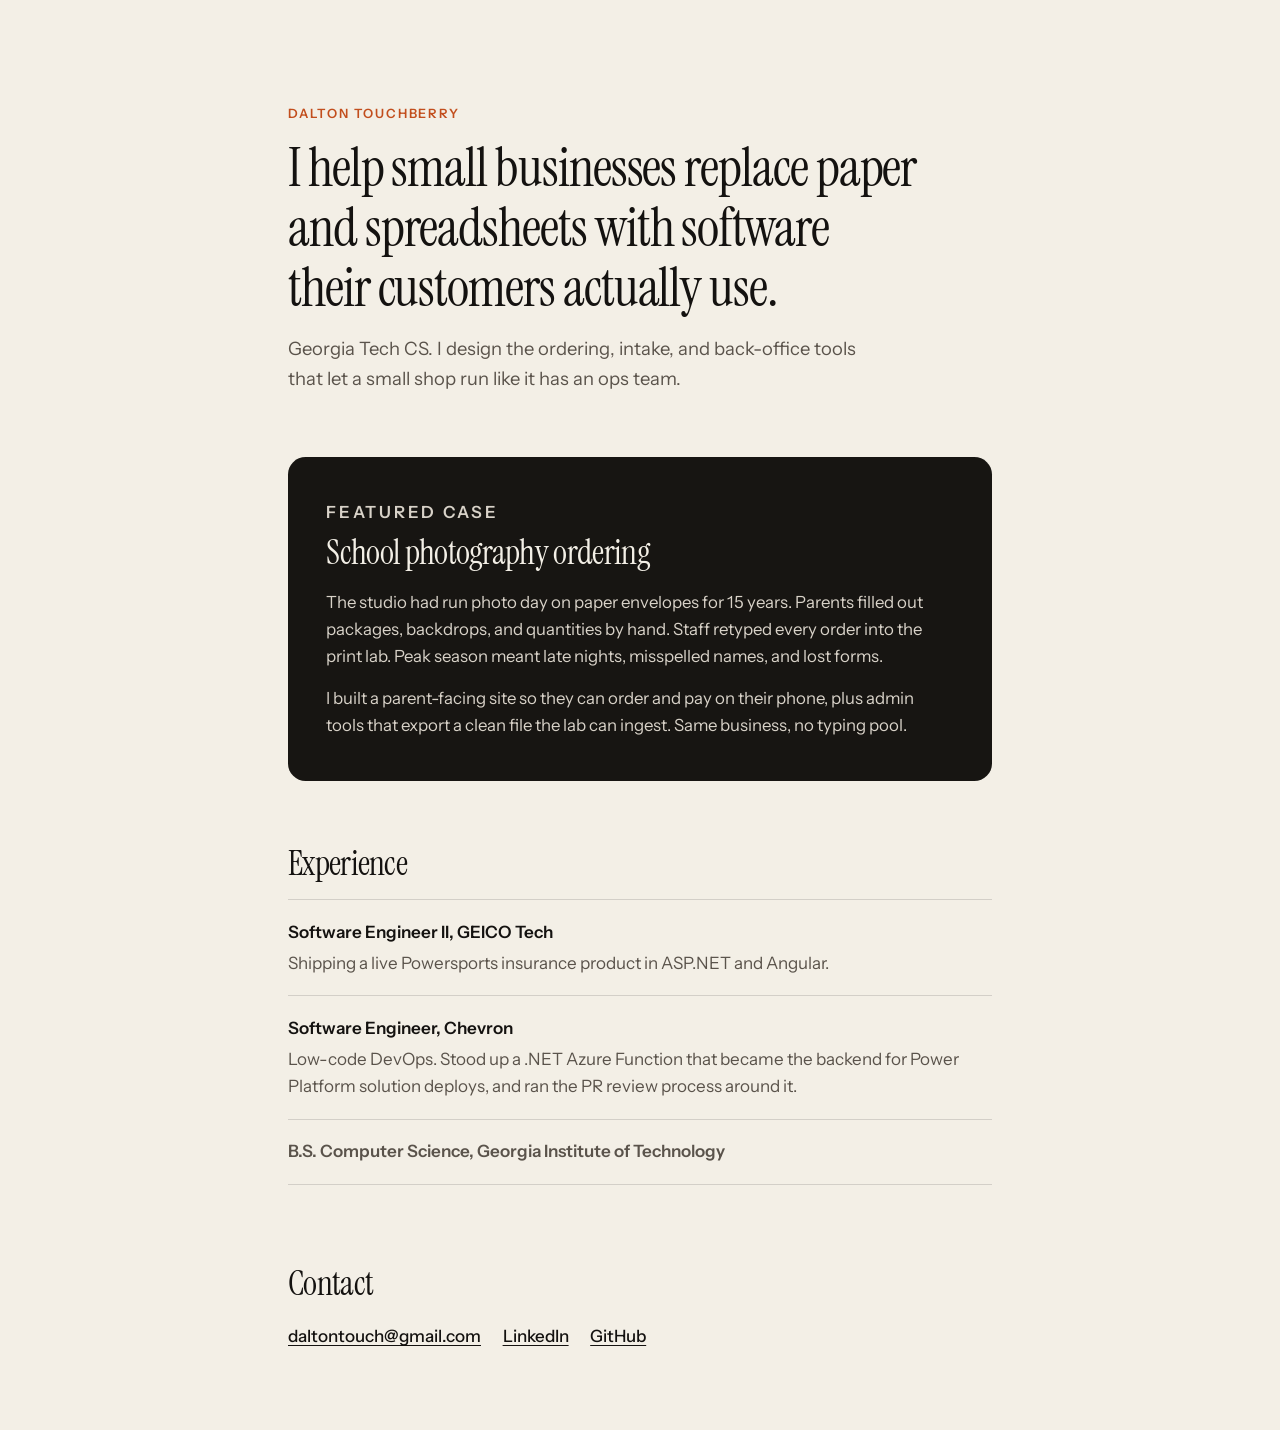
==== index.html @ f6734b61 "Add one-page personal site" ====
<!DOCTYPE html>
<html lang="en">
<head>
  <meta charset="utf-8">
  <meta name="viewport" content="width=device-width, initial-scale=1">
  <title>Dalton Touchberry</title>
  <meta name="description" content="I help small businesses replace paper and spreadsheets with software their customers actually use.">
  <link rel="preconnect" href="https://fonts.googleapis.com">
  <link rel="preconnect" href="https://fonts.gstatic.com" crossorigin>
  <link href="https://fonts.googleapis.com/css2?family=Instrument+Sans:ital,wght@0,400;0,500;0,600;1,400&family=Instrument+Serif:ital@0;1&display=swap" rel="stylesheet">
  <link rel="stylesheet" href="styles.css">
</head>
<body>
  <a class="skip" href="#main">Skip to content</a>

  <header class="hero wrap">
    <p class="kicker">Dalton Touchberry</p>
    <h1>I help small businesses replace paper and spreadsheets with software their customers actually use.</h1>
    <p class="lede">Georgia Tech CS. I design the ordering, intake, and back-office tools that let a small shop run like it has an ops team.</p>
  </header>

  <main id="main">
    <section class="case wrap" aria-labelledby="case-heading">
      <p class="eyebrow">Featured case</p>
      <h2 id="case-heading">School photography ordering</h2>
      <p>The studio had run photo day on paper envelopes for 15 years. Parents filled out packages, backdrops, and quantities by hand. Staff retyped every order into the print lab. Peak season meant late nights, misspelled names, and lost forms.</p>
      <p>I built a parent-facing site so they can order and pay on their phone, plus admin tools that export a clean file the lab can ingest. Same business, no typing pool.</p>
    </section>

    <section class="work wrap" aria-labelledby="work-heading">
      <h2 id="work-heading">Experience</h2>
      <ul class="roles">
        <li>
          <p class="role">Software Engineer II, GEICO Tech</p>
          <p>Shipping a live Powersports insurance product in ASP.NET and Angular.</p>
        </li>
        <li>
          <p class="role">Software Engineer, Chevron</p>
          <p>Low-code DevOps. Stood up a .NET Azure Function that became the backend for Power Platform solution deploys, and ran the PR review process around it.</p>
        </li>
        <li>
          <p class="role">B.S. Computer Science, Georgia Institute of Technology</p>
        </li>
      </ul>
    </section>
  </main>

  <footer class="reach wrap" aria-labelledby="reach-heading">
    <h2 id="reach-heading">Contact</h2>
    <ul class="links">
      <li><a href="mailto:daltontouch@gmail.com">daltontouch@gmail.com</a></li>
      <li><a href="https://www.linkedin.com/in/dalton-touchberry">LinkedIn</a></li>
      <li><a href="https://github.com/daltontouch">GitHub</a></li>
    </ul>
  </footer>
</body>
</html>
---- styles.css ----
/* Personal site — one page, no build step. */
:root {
  --paper: #f3efe6;
  --ink: #141210;
  --muted: #5a534b;
  --accent: #c24e1d;
  --panel: #171512;
  --panel-copy: #f3efe6;
  --max: 44rem;
  --sans: "Instrument Sans", ui-sans-serif, system-ui, -apple-system, "Segoe UI", Roboto, Helvetica, Arial, sans-serif;
  --serif: "Instrument Serif", "Iowan Old Style", Palatino, Georgia, serif;
}

*,
*::before,
*::after {
  box-sizing: border-box;
}

html {
  scroll-behavior: smooth;
}

body {
  margin: 0;
  background: var(--paper);
  color: var(--ink);
  font-family: var(--sans);
  font-size: 1.0625rem;
  line-height: 1.6;
}

img,
svg {
  max-width: 100%;
}

h1,
h2 {
  font-family: var(--serif);
  font-weight: 400;
  letter-spacing: -0.02em;
  line-height: 1.12;
  text-wrap: balance;
}

h1 {
  margin: 0.2rem 0 1rem;
  font-size: clamp(2rem, 6vw, 3.35rem);
}

h2 {
  margin: 0 0 1rem;
  font-size: clamp(1.6rem, 3.4vw, 2.15rem);
}

p {
  margin: 0 0 1rem;
}

p:last-child {
  margin-bottom: 0;
}

a {
  color: inherit;
}

a:hover {
  color: var(--accent);
}

:focus-visible {
  outline: 3px solid var(--accent);
  outline-offset: 3px;
}

.skip {
  position: absolute;
  left: 0.75rem;
  top: -4rem;
  z-index: 10;
  padding: 0.5rem 0.75rem;
  background: var(--ink);
  color: var(--paper);
  text-decoration: none;
}

.skip:focus {
  top: 0.75rem;
}

.wrap {
  width: min(var(--max), calc(100% - 2rem));
  margin-inline: auto;
}

.hero {
  padding: 4.5rem 0 3.25rem;
}

.kicker {
  margin: 0 0 0.85rem;
  font-size: 0.8rem;
  font-weight: 600;
  letter-spacing: 0.14em;
  text-transform: uppercase;
  color: var(--accent);
}

.lede {
  max-width: 36rem;
  font-size: 1.15rem;
  color: var(--muted);
}

.case {
  background: var(--panel);
  color: var(--panel-copy);
  padding: 2rem 1.35rem;
  border-radius: 1.1rem;
}

.case.wrap {
  width: min(var(--max), calc(100% - 2rem));
}

.eyebrow {
  margin: 0 0 0.55rem;
  font-size: 0.75rem;
  font-weight: 600;
  letter-spacing: 0.16em;
  text-transform: uppercase;
  color: var(--accent);
}

.case h2 {
  color: var(--panel-copy);
}

.case p {
  color: #d8d2c8;
  font-size: 1.05rem;
}

.work,
.reach {
  padding: 3.25rem 0 1rem;
}

.roles,
.links {
  list-style: none;
  margin: 0;
  padding: 0;
}

.roles li {
  padding: 1.15rem 0;
  border-top: 1px solid rgba(20, 18, 16, 0.14);
}

.roles li:last-child {
  border-bottom: 1px solid rgba(20, 18, 16, 0.14);
}

.role {
  margin: 0 0 0.25rem;
  font-weight: 600;
}

.roles p:last-child {
  color: var(--muted);
}

.links {
  display: flex;
  flex-wrap: wrap;
  gap: 0.75rem 1.35rem;
  padding: 0.25rem 0 3rem;
}

.links a {
  font-weight: 500;
  text-underline-offset: 0.2em;
}

.reach {
  padding-bottom: 2rem;
}

@media (min-width: 720px) {
  .hero {
    padding-top: 6.5rem;
    padding-bottom: 4rem;
  }

  .case {
    padding: 2.6rem 2.4rem;
  }

  .work,
  .reach {
    padding-top: 4rem;
  }
}

@media (prefers-reduced-motion: reduce) {
  html {
    scroll-behavior: auto;
  }

  *,
  *::before,
  *::after {
    animation: none !important;
    transition: none !important;
  }
}
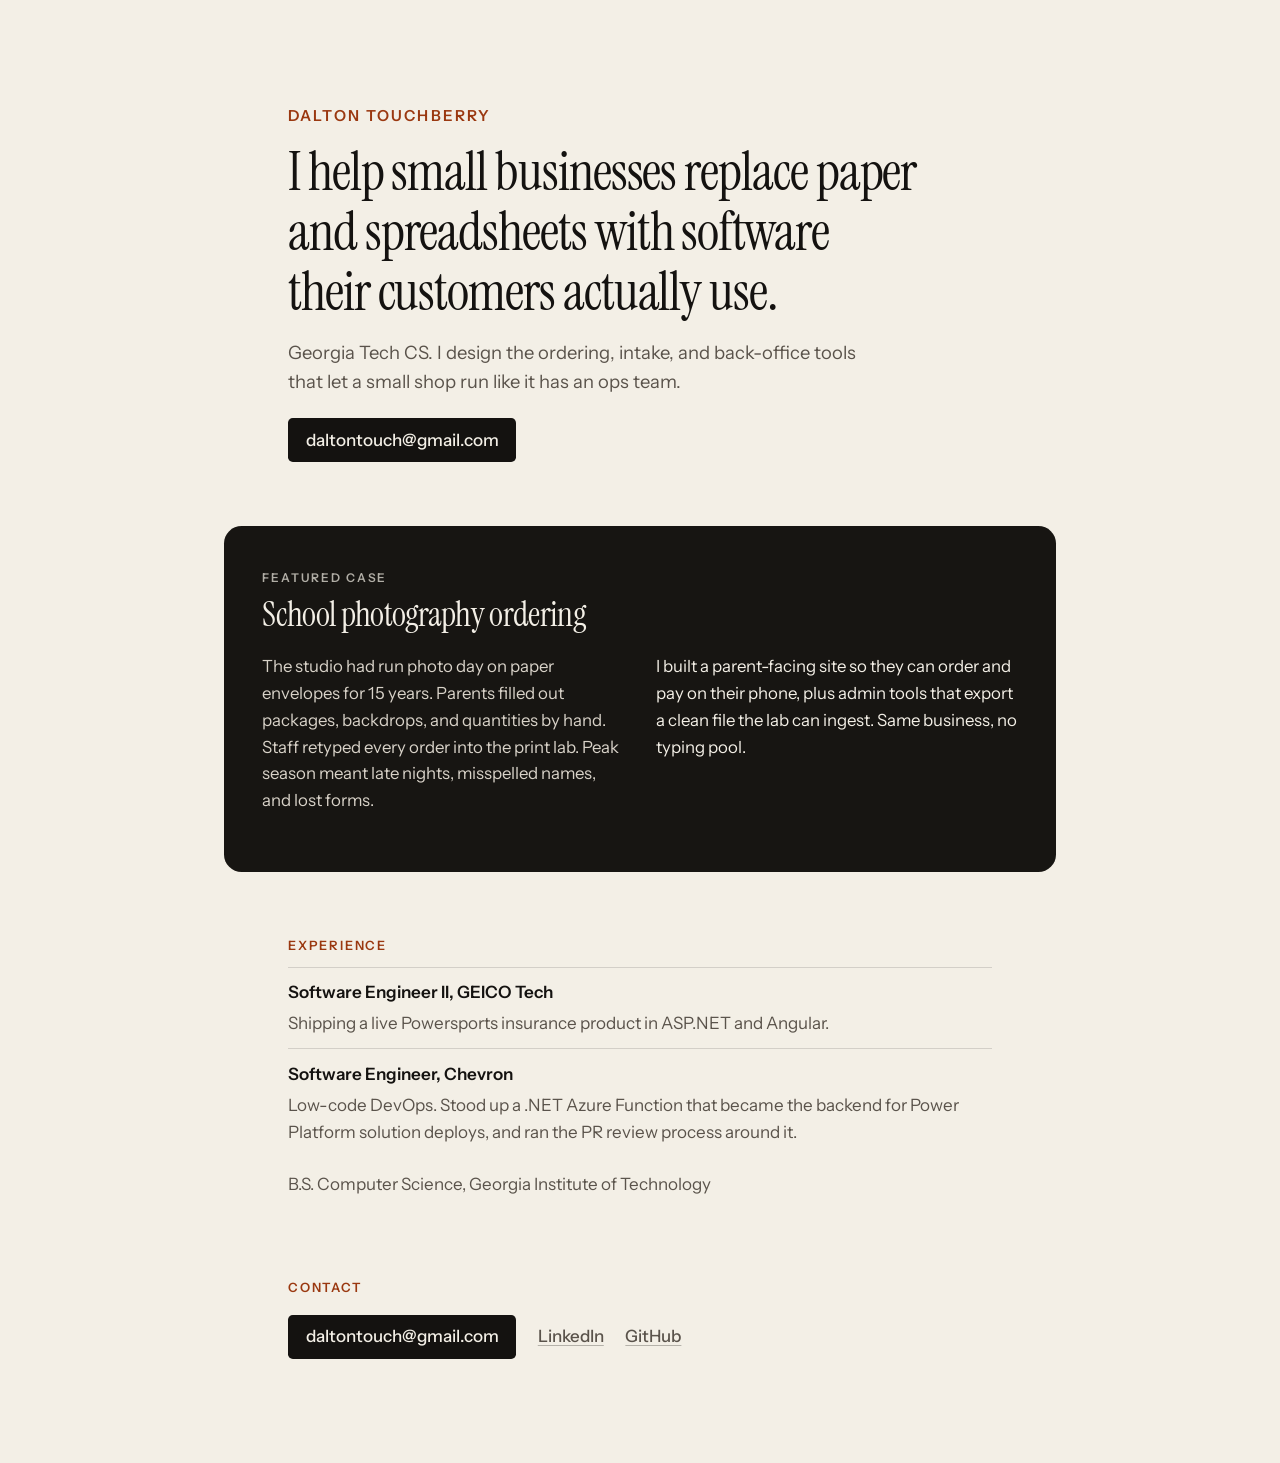
==== commit ae36ed9b: "Improve hire hierarchy on the personal site" ====
--- a/index.html
+++ b/index.html
@@ -13,45 +13,64 @@
 <body>
   <a class="skip" href="#main">Skip to content</a>
 
+  <nav class="site-bar" aria-label="Site">
+    <a class="site-bar-name" href="#">Dalton Touchberry</a>
+    <a class="site-bar-mail" href="mailto:daltontouch@gmail.com">daltontouch@gmail.com</a>
+  </nav>
+
   <header class="hero wrap">
     <p class="kicker">Dalton Touchberry</p>
     <h1>I help small businesses replace paper and spreadsheets with software their customers actually use.</h1>
     <p class="lede">Georgia Tech CS. I design the ordering, intake, and back-office tools that let a small shop run like it has an ops team.</p>
+    <p class="hero-action">
+      <a class="mail-btn" href="mailto:daltontouch@gmail.com">daltontouch@gmail.com</a>
+    </p>
   </header>
 
   <main id="main">
-    <section class="case wrap" aria-labelledby="case-heading">
+    <section class="case" aria-labelledby="case-heading">
       <p class="eyebrow">Featured case</p>
       <h2 id="case-heading">School photography ordering</h2>
-      <p>The studio had run photo day on paper envelopes for 15 years. Parents filled out packages, backdrops, and quantities by hand. Staff retyped every order into the print lab. Peak season meant late nights, misspelled names, and lost forms.</p>
-      <p>I built a parent-facing site so they can order and pay on their phone, plus admin tools that export a clean file the lab can ingest. Same business, no typing pool.</p>
+      <div class="case-grid">
+        <p>The studio had run photo day on paper envelopes for 15 years. Parents filled out packages, backdrops, and quantities by hand. Staff retyped every order into the print lab. Peak season meant late nights, misspelled names, and lost forms.</p>
+        <p>I built a parent-facing site so they can order and pay on their phone, plus admin tools that export a clean file the lab can ingest. Same business, no typing pool.</p>
+      </div>
     </section>
 
     <section class="work wrap" aria-labelledby="work-heading">
-      <h2 id="work-heading">Experience</h2>
+      <h2 class="section-label" id="work-heading">Experience</h2>
       <ul class="roles">
         <li>
           <p class="role">Software Engineer II, GEICO Tech</p>
-          <p>Shipping a live Powersports insurance product in ASP.NET and Angular.</p>
+          <p class="role-copy">Shipping a live Powersports insurance product in ASP.NET and Angular.</p>
         </li>
         <li>
           <p class="role">Software Engineer, Chevron</p>
-          <p>Low-code DevOps. Stood up a .NET Azure Function that became the backend for Power Platform solution deploys, and ran the PR review process around it.</p>
-        </li>
-        <li>
-          <p class="role">B.S. Computer Science, Georgia Institute of Technology</p>
+          <p class="role-copy">Low-code DevOps. Stood up a .NET Azure Function that became the backend for Power Platform solution deploys, and ran the PR review process around it.</p>
         </li>
       </ul>
+      <p class="school">B.S. Computer Science, Georgia Institute of Technology</p>
     </section>
   </main>
 
   <footer class="reach wrap" aria-labelledby="reach-heading">
-    <h2 id="reach-heading">Contact</h2>
+    <h2 class="section-label" id="reach-heading">Contact</h2>
     <ul class="links">
-      <li><a href="mailto:daltontouch@gmail.com">daltontouch@gmail.com</a></li>
-      <li><a href="https://www.linkedin.com/in/dalton-touchberry">LinkedIn</a></li>
-      <li><a href="https://github.com/daltontouch">GitHub</a></li>
+      <li><a class="mail-btn" href="mailto:daltontouch@gmail.com">daltontouch@gmail.com</a></li>
+      <li><a class="quiet-link" href="https://www.linkedin.com/in/dalton-touchberry" aria-label="LinkedIn profile">LinkedIn</a></li>
+      <li><a class="quiet-link" href="https://github.com/daltontouch" aria-label="GitHub profile">GitHub</a></li>
     </ul>
   </footer>
+
+  <script>
+    (function () {
+      var barPoint = 48;
+      var onScroll = function () {
+        document.body.classList.toggle("is-scrolled", window.scrollY > barPoint);
+      };
+      onScroll();
+      window.addEventListener("scroll", onScroll, { passive: true });
+    })();
+  </script>
 </body>
 </html>
--- a/styles.css
+++ b/styles.css
@@ -4,9 +4,12 @@
   --ink: #141210;
   --muted: #5a534b;
   --accent: #c24e1d;
+  --accent-text: #9a3810;
+  --accent-on-dark: #e08a55;
   --panel: #171512;
   --panel-copy: #f3efe6;
   --max: 44rem;
+  --case-max: 52rem;
   --sans: "Instrument Sans", ui-sans-serif, system-ui, -apple-system, "Segoe UI", Roboto, Helvetica, Arial, sans-serif;
   --serif: "Instrument Serif", "Iowan Old Style", Palatino, Georgia, serif;
 }
@@ -35,23 +38,25 @@
   max-width: 100%;
 }
 
-h1,
-h2 {
+h1 {
   font-family: var(--serif);
   font-weight: 400;
   letter-spacing: -0.02em;
   line-height: 1.12;
   text-wrap: balance;
-}
-
-h1 {
   margin: 0.2rem 0 1rem;
   font-size: clamp(2rem, 6vw, 3.35rem);
 }
 
-h2 {
-  margin: 0 0 1rem;
+.case h2 {
+  font-family: var(--serif);
+  font-weight: 400;
+  letter-spacing: -0.02em;
+  line-height: 1.12;
+  text-wrap: balance;
+  margin: 0 0 1.15rem;
   font-size: clamp(1.6rem, 3.4vw, 2.15rem);
+  color: var(--panel-copy);
 }
 
 p {
@@ -73,6 +78,10 @@
 :focus-visible {
   outline: 3px solid var(--accent);
   outline-offset: 3px;
+}
+
+.case :focus-visible {
+  outline-color: var(--panel-copy);
 }
 
 .skip {
@@ -95,17 +104,17 @@
   margin-inline: auto;
 }
 
-.hero {
-  padding: 4.5rem 0 3.25rem;
+.site-bar {
+  display: none;
 }
 
 .kicker {
   margin: 0 0 0.85rem;
-  font-size: 0.8rem;
+  font-size: 0.95rem;
   font-weight: 600;
   letter-spacing: 0.14em;
   text-transform: uppercase;
-  color: var(--accent);
+  color: var(--accent-text);
 }
 
 .lede {
@@ -114,15 +123,39 @@
   color: var(--muted);
 }
 
+.hero {
+  padding: 4.5rem 0 3.25rem;
+}
+
+.hero-action {
+  margin: 1.35rem 0 0;
+}
+
+.mail-btn {
+  display: inline-flex;
+  align-items: center;
+  justify-content: center;
+  min-height: 44px;
+  padding: 0.45rem 1.1rem;
+  background: var(--ink);
+  color: var(--paper);
+  text-decoration: none;
+  font-weight: 500;
+  border-radius: 0.3rem;
+}
+
+.mail-btn:hover {
+  background: var(--accent);
+  color: var(--paper);
+}
+
 .case {
+  width: min(var(--case-max), calc(100% - 2rem));
+  margin-inline: auto;
   background: var(--panel);
   color: var(--panel-copy);
-  padding: 2rem 1.35rem;
+  padding: 2rem 1.6rem;
   border-radius: 1.1rem;
-}
-
-.case.wrap {
-  width: min(var(--max), calc(100% - 2rem));
 }
 
 .eyebrow {
@@ -131,16 +164,29 @@
   font-weight: 600;
   letter-spacing: 0.16em;
   text-transform: uppercase;
-  color: var(--accent);
-}
-
-.case h2 {
+  color: color-mix(in srgb, var(--panel-copy) 70%, transparent);
+}
+
+.case-grid p {
+  font-size: 1.05rem;
+  color: #d8d2c8;
+}
+
+.case-grid p:last-child {
+  margin-top: 0.35rem;
+  padding-top: 1rem;
+  border-top: 1px solid rgba(243, 239, 230, 0.16);
   color: var(--panel-copy);
 }
 
-.case p {
-  color: #d8d2c8;
-  font-size: 1.05rem;
+.section-label {
+  margin: 0 0 0.65rem;
+  font-family: var(--sans);
+  font-size: 0.8rem;
+  font-weight: 600;
+  letter-spacing: 0.14em;
+  text-transform: uppercase;
+  color: var(--accent-text);
 }
 
 .work,
@@ -156,52 +202,121 @@
 }
 
 .roles li {
-  padding: 1.15rem 0;
+  padding: 0.7rem 0;
   border-top: 1px solid rgba(20, 18, 16, 0.14);
-}
-
-.roles li:last-child {
-  border-bottom: 1px solid rgba(20, 18, 16, 0.14);
 }
 
 .role {
   margin: 0 0 0.25rem;
   font-weight: 600;
-}
-
-.roles p:last-child {
+  color: var(--ink);
+}
+
+.role-copy {
+  color: var(--muted);
+}
+
+.school {
+  margin: 0.85rem 0 0;
   color: var(--muted);
 }
 
 .links {
   display: flex;
   flex-wrap: wrap;
-  gap: 0.75rem 1.35rem;
-  padding: 0.25rem 0 3rem;
-}
-
-.links a {
+  align-items: center;
+  gap: 0.85rem 1.35rem;
+  padding: 0.35rem 0 0;
+}
+
+.quiet-link {
+  color: var(--muted);
   font-weight: 500;
   text-underline-offset: 0.2em;
+  text-decoration-color: rgba(20, 18, 16, 0.28);
+}
+
+.quiet-link:hover {
+  color: var(--accent);
 }
 
 .reach {
-  padding-bottom: 2rem;
+  padding-bottom: 5.5rem;
 }
 
 @media (min-width: 720px) {
+  .site-bar {
+    position: fixed;
+    top: 0;
+    left: 0;
+    right: 0;
+    z-index: 8;
+    display: flex;
+    align-items: center;
+    justify-content: space-between;
+    height: 2.75rem;
+    padding: 0 1.5rem;
+    background: var(--paper);
+    border-bottom: 1px solid rgba(20, 18, 16, 0.1);
+    font-size: 0.9rem;
+    transform: translateY(-100%);
+    visibility: hidden;
+    pointer-events: none;
+    transition: transform 0.2s ease, visibility 0.2s ease;
+  }
+
+  body.is-scrolled .site-bar {
+    transform: none;
+    visibility: visible;
+    pointer-events: auto;
+  }
+
+  .site-bar-name,
+  .site-bar-mail {
+    text-decoration: none;
+  }
+
+  .site-bar-name {
+    font-weight: 600;
+  }
+
+  .site-bar-mail {
+    color: var(--muted);
+  }
+
+  .site-bar-mail:hover {
+    color: var(--accent);
+  }
+
   .hero {
     padding-top: 6.5rem;
     padding-bottom: 4rem;
   }
 
   .case {
+    width: min(var(--case-max), calc(100% - 2.5rem));
     padding: 2.6rem 2.4rem;
+  }
+
+  .case-grid {
+    display: grid;
+    grid-template-columns: 1fr 1fr;
+    gap: 0 2rem;
+  }
+
+  .case-grid p:last-child {
+    margin-top: 0;
+    padding-top: 0;
+    border-top: none;
   }
 
   .work,
   .reach {
     padding-top: 4rem;
+  }
+
+  .reach {
+    padding-bottom: 6.5rem;
   }
 }
 
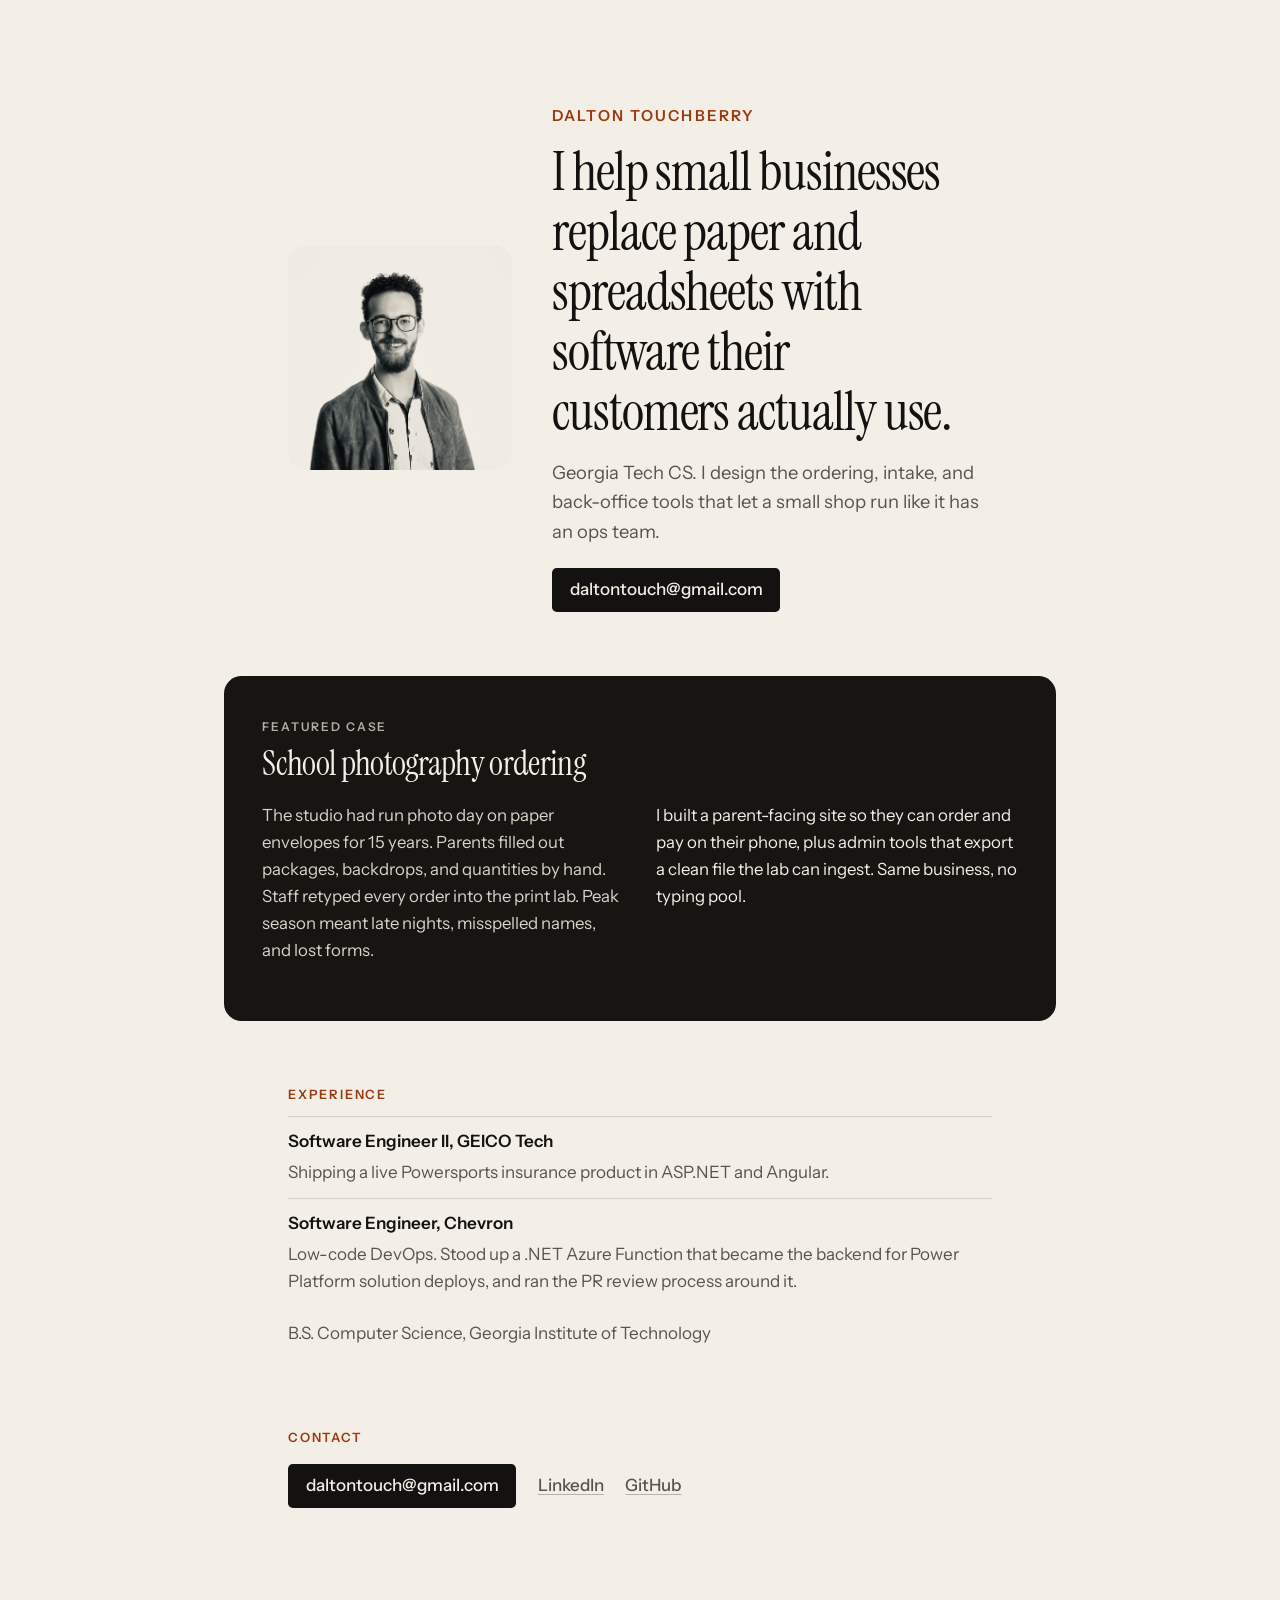
==== commit be714506: "Add profile photo to hero section Co-authored-by: Dalton Touchberry <daltontouch@users.noreply.githu" ====
--- a/index.html
+++ b/index.html
@@ -14,17 +14,24 @@
   <a class="skip" href="#main">Skip to content</a>
 
   <nav class="site-bar" aria-label="Site">
-    <a class="site-bar-name" href="#">Dalton Touchberry</a>
+    <a class="site-bar-name" href="#main">Dalton Touchberry</a>
     <a class="site-bar-mail" href="mailto:daltontouch@gmail.com">daltontouch@gmail.com</a>
   </nav>
 
   <header class="hero wrap">
-    <p class="kicker">Dalton Touchberry</p>
-    <h1>I help small businesses replace paper and spreadsheets with software their customers actually use.</h1>
-    <p class="lede">Georgia Tech CS. I design the ordering, intake, and back-office tools that let a small shop run like it has an ops team.</p>
-    <p class="hero-action">
-      <a class="mail-btn" href="mailto:daltontouch@gmail.com">daltontouch@gmail.com</a>
-    </p>
+    <div class="hero-inner">
+      <figure class="hero-photo">
+        <img src="images/profile.jpg" alt="Portrait of Dalton Touchberry smiling, wearing glasses and a jacket." width="224" height="224" loading="eager">
+      </figure>
+      <div class="hero-copy">
+        <p class="kicker">Dalton Touchberry</p>
+        <h1>I help small businesses replace paper and spreadsheets with software their customers actually use.</h1>
+        <p class="lede">Georgia Tech CS. I design the ordering, intake, and back-office tools that let a small shop run like it has an ops team.</p>
+        <p class="hero-action">
+          <a class="mail-btn" href="mailto:daltontouch@gmail.com">daltontouch@gmail.com</a>
+        </p>
+      </div>
+    </div>
   </header>
 
   <main id="main">
--- a/styles.css
+++ b/styles.css
@@ -125,6 +125,30 @@
 
 .hero {
   padding: 4.5rem 0 3.25rem;
+}
+
+.hero-inner {
+  display: grid;
+  gap: 1.75rem;
+  align-items: start;
+}
+
+.hero-photo {
+  margin: 0;
+  width: min(11rem, 42vw);
+}
+
+.hero-photo img {
+  display: block;
+  width: 100%;
+  aspect-ratio: 1;
+  object-fit: cover;
+  object-position: center 18%;
+  border-radius: 1.1rem;
+}
+
+.hero-copy .kicker {
+  margin-top: 0;
 }
 
 .hero-action {
@@ -293,6 +317,16 @@
     padding-bottom: 4rem;
   }
 
+  .hero-inner {
+    grid-template-columns: auto 1fr;
+    gap: 2.5rem;
+    align-items: center;
+  }
+
+  .hero-photo {
+    width: 14rem;
+  }
+
   .case {
     width: min(var(--case-max), calc(100% - 2.5rem));
     padding: 2.6rem 2.4rem;
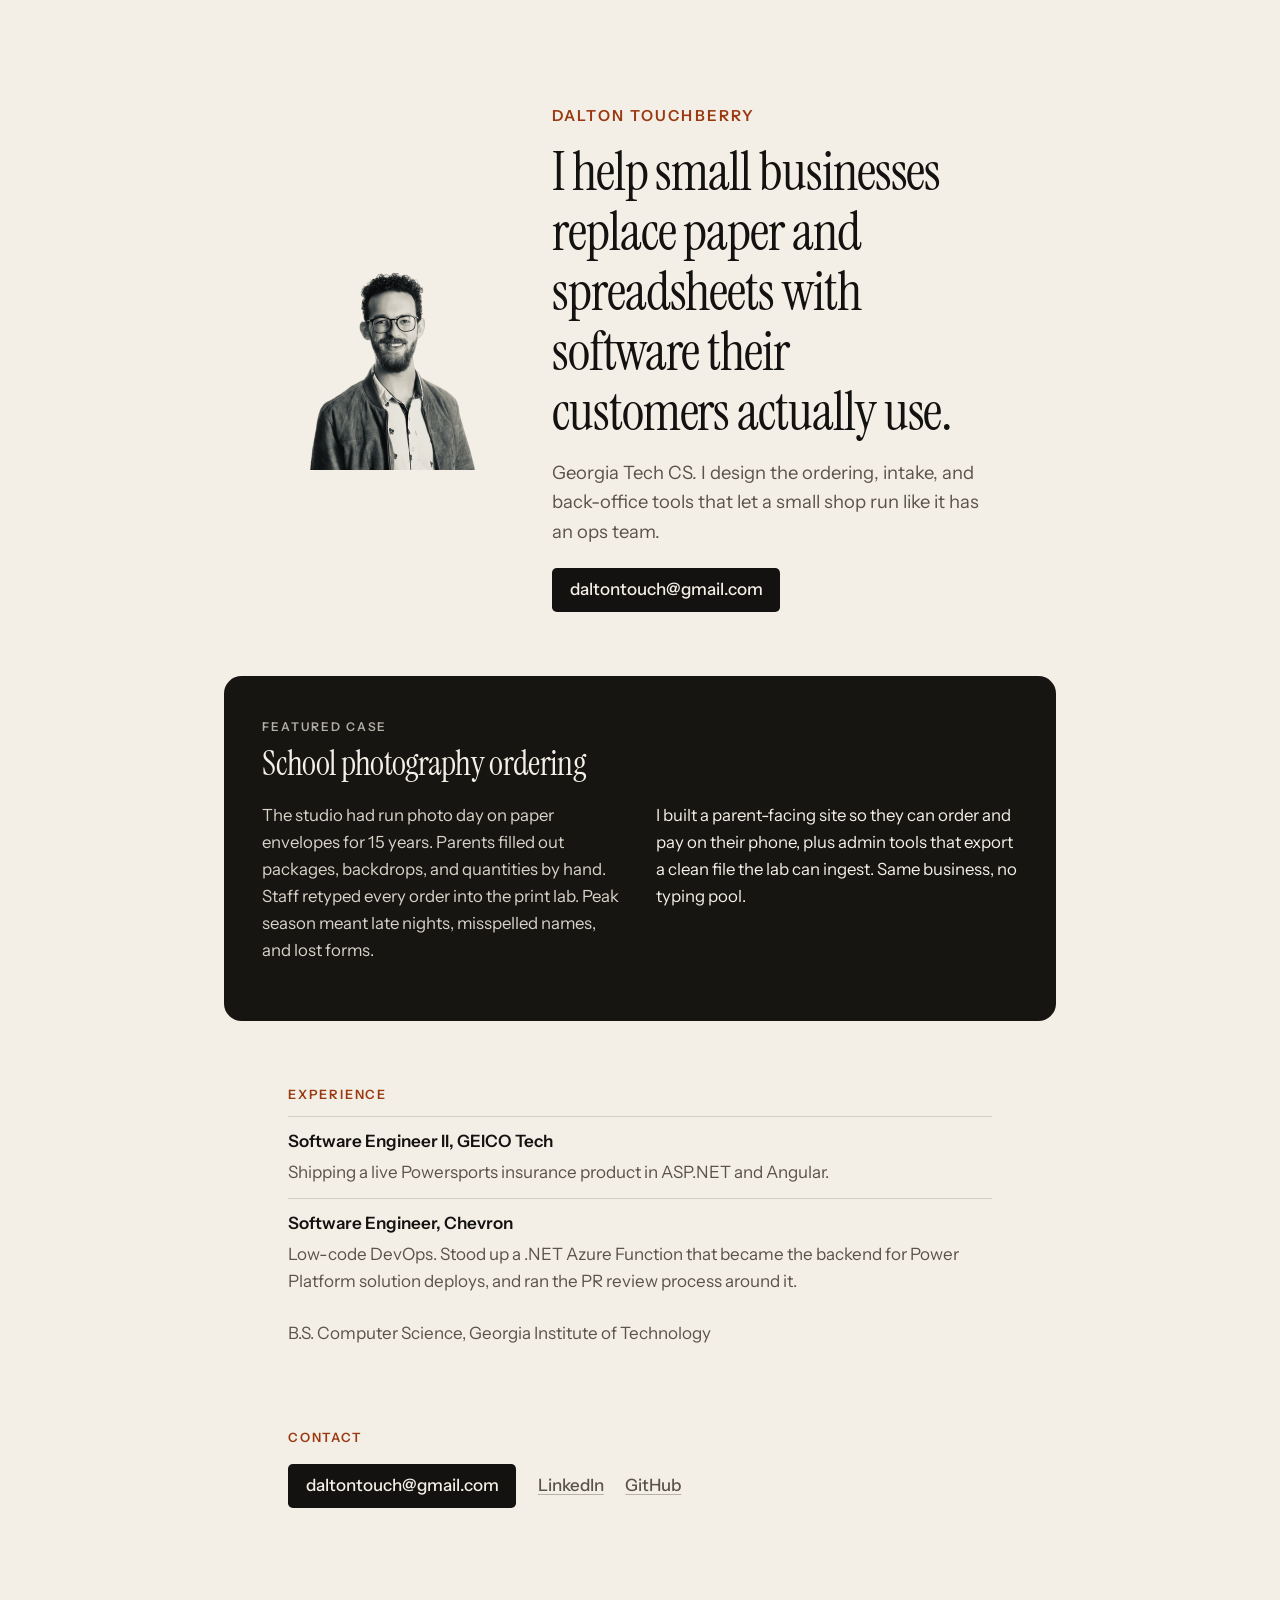
==== commit cd936e34: "Replace profile photo background with transparent PNG cutout Co-authored-by: Dalton Touchberry <dalt" ====
--- a/index.html
+++ b/index.html
@@ -21,7 +21,7 @@
   <header class="hero wrap">
     <div class="hero-inner">
       <figure class="hero-photo">
-        <img src="images/profile.jpg" alt="Portrait of Dalton Touchberry smiling, wearing glasses and a jacket." width="224" height="224" loading="eager">
+        <img src="images/profile.png" alt="Portrait of Dalton Touchberry smiling, wearing glasses and a jacket." width="448" height="448" loading="eager">
       </figure>
       <div class="hero-copy">
         <p class="kicker">Dalton Touchberry</p>
--- a/styles.css
+++ b/styles.css
@@ -141,10 +141,7 @@
 .hero-photo img {
   display: block;
   width: 100%;
-  aspect-ratio: 1;
-  object-fit: cover;
-  object-position: center 18%;
-  border-radius: 1.1rem;
+  height: auto;
 }
 
 .hero-copy .kicker {
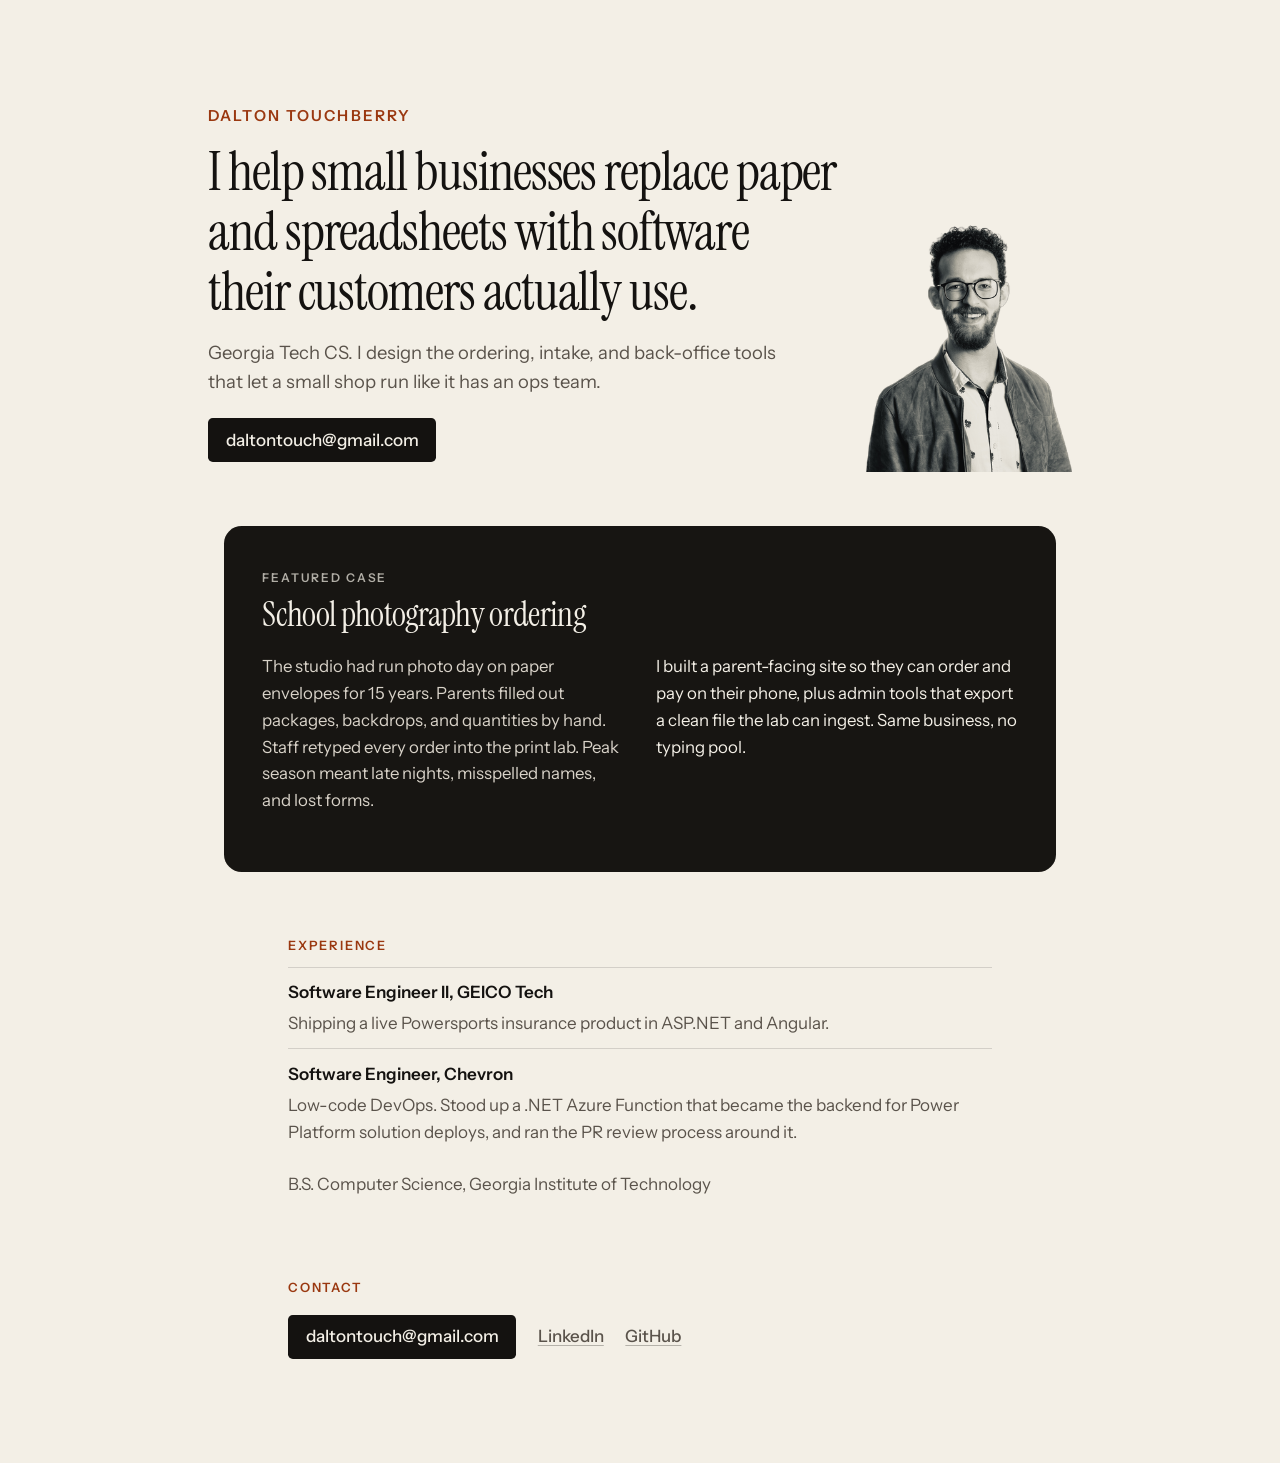
==== commit 6777564d: "Match approved hero layout: copy first, photo right on desktop Co-authored-by: Dalton Touchberry <da" ====
--- a/index.html
+++ b/index.html
@@ -20,9 +20,6 @@
 
   <header class="hero wrap">
     <div class="hero-inner">
-      <figure class="hero-photo">
-        <img src="images/profile.png" alt="Portrait of Dalton Touchberry smiling, wearing glasses and a jacket." width="448" height="448" loading="eager">
-      </figure>
       <div class="hero-copy">
         <p class="kicker">Dalton Touchberry</p>
         <h1>I help small businesses replace paper and spreadsheets with software their customers actually use.</h1>
@@ -31,6 +28,9 @@
           <a class="mail-btn" href="mailto:daltontouch@gmail.com">daltontouch@gmail.com</a>
         </p>
       </div>
+      <figure class="hero-photo">
+        <img src="images/profile.png" alt="Portrait of Dalton Touchberry smiling, wearing glasses and a jacket." width="448" height="448" loading="eager">
+      </figure>
     </div>
   </header>
 
--- a/styles.css
+++ b/styles.css
@@ -129,13 +129,13 @@
 
 .hero-inner {
   display: grid;
-  gap: 1.75rem;
-  align-items: start;
+  gap: 1.1rem;
 }
 
 .hero-photo {
   margin: 0;
-  width: min(11rem, 42vw);
+  width: 7.75rem;
+  justify-self: start;
 }
 
 .hero-photo img {
@@ -314,14 +314,22 @@
     padding-bottom: 4rem;
   }
 
+  .hero.wrap {
+    width: min(54rem, calc(100% - 2.5rem));
+    overflow: visible;
+  }
+
   .hero-inner {
-    grid-template-columns: auto 1fr;
-    gap: 2.5rem;
-    align-items: center;
+    grid-template-columns: 1fr 12rem;
+    gap: 1.75rem 0.75rem;
+    align-items: end;
   }
 
   .hero-photo {
-    width: 14rem;
+    width: 17.5rem;
+    justify-self: start;
+    margin-bottom: -0.6rem;
+    transform: translateX(-2.6rem);
   }
 
   .case {
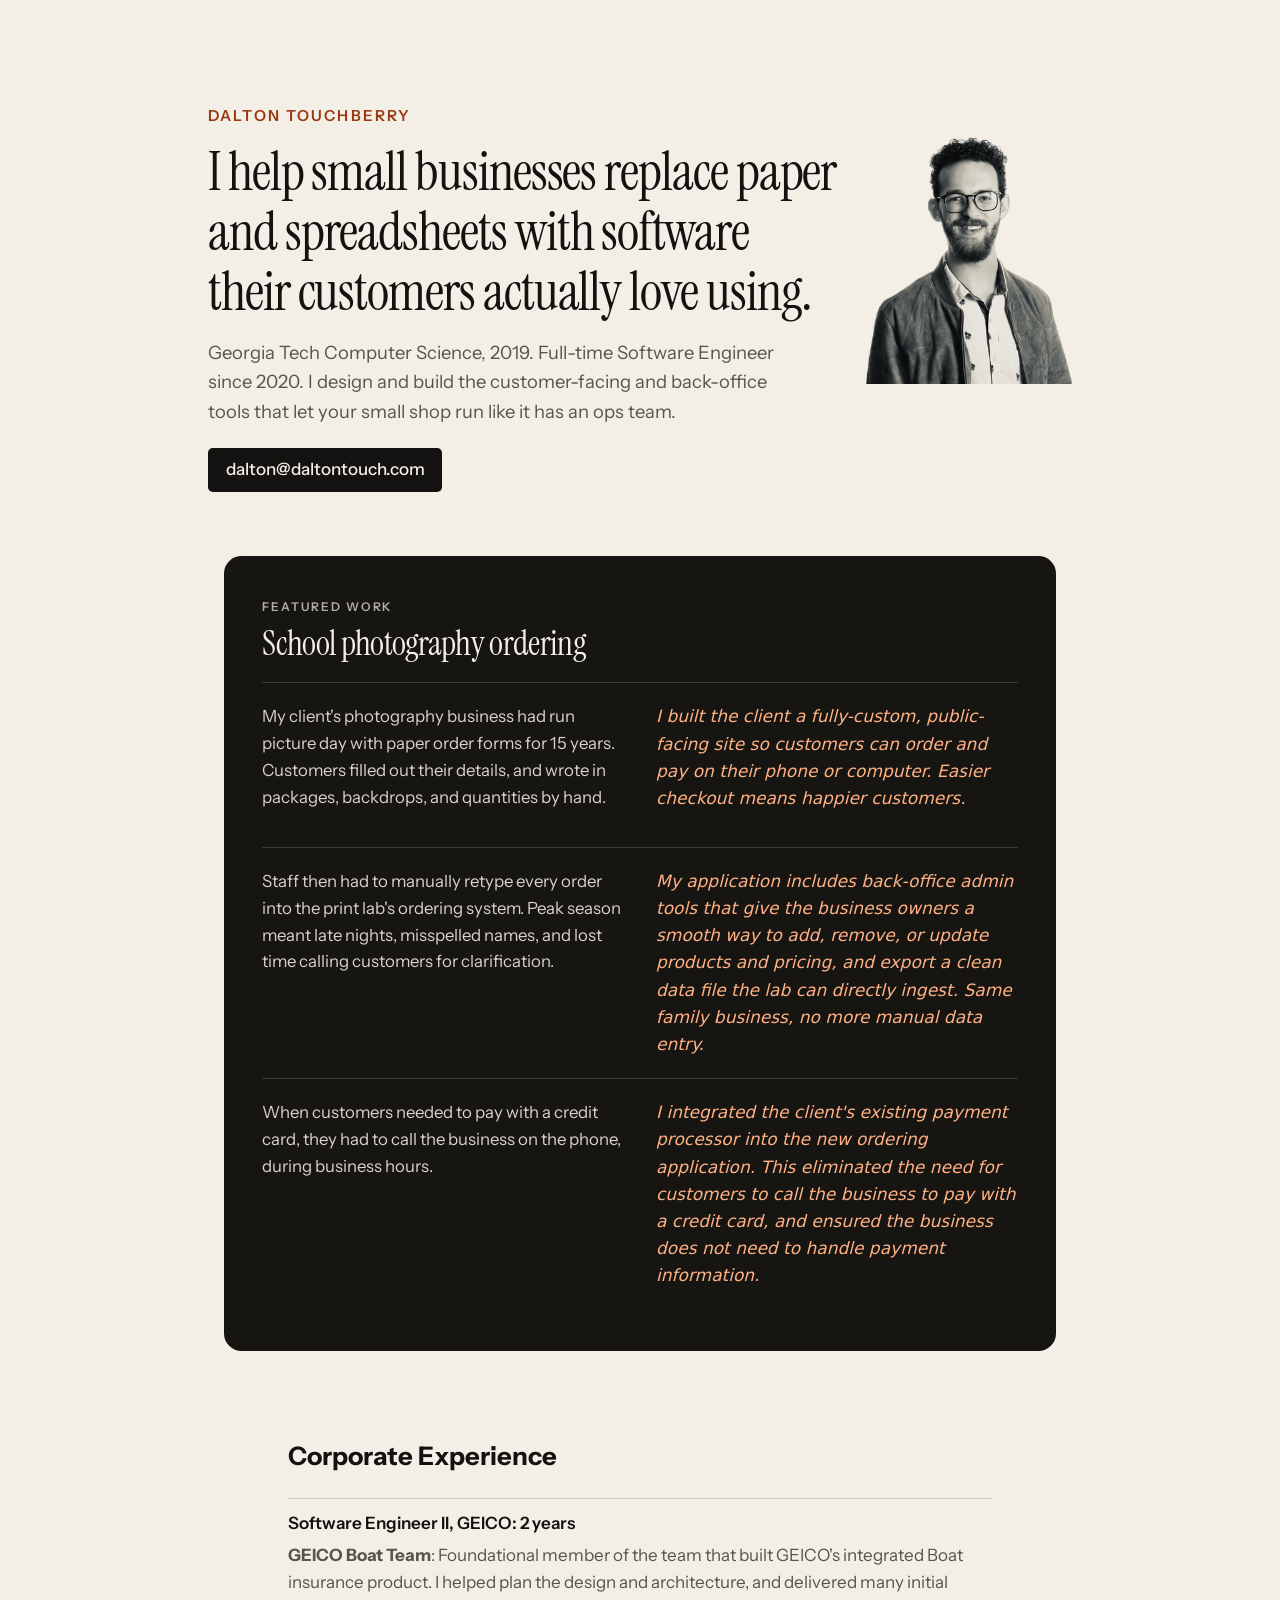
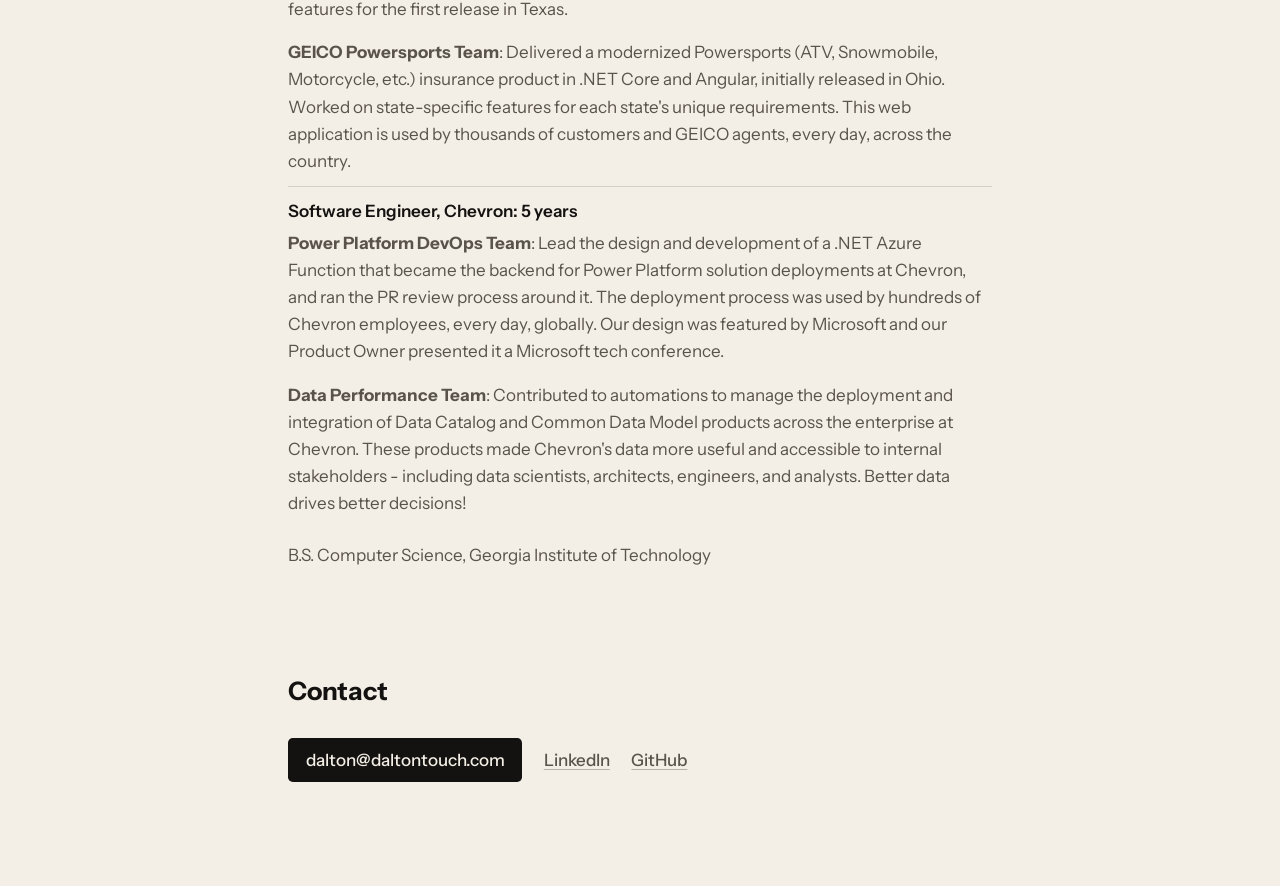
==== commit e9be7448: "Refresh site copy, case study, and contact details. Expand the featured work and corporate experienc" ====
--- a/index.html
+++ b/index.html
@@ -4,7 +4,7 @@
   <meta charset="utf-8">
   <meta name="viewport" content="width=device-width, initial-scale=1">
   <title>Dalton Touchberry</title>
-  <meta name="description" content="I help small businesses replace paper and spreadsheets with software their customers actually use.">
+  <meta name="description" content="I help small businesses replace paper and spreadsheets with software their customers actually love using.">
   <link rel="preconnect" href="https://fonts.googleapis.com">
   <link rel="preconnect" href="https://fonts.gstatic.com" crossorigin>
   <link href="https://fonts.googleapis.com/css2?family=Instrument+Sans:ital,wght@0,400;0,500;0,600;1,400&family=Instrument+Serif:ital@0;1&display=swap" rel="stylesheet">
@@ -15,17 +15,17 @@
 
   <nav class="site-bar" aria-label="Site">
     <a class="site-bar-name" href="#main">Dalton Touchberry</a>
-    <a class="site-bar-mail" href="mailto:daltontouch@gmail.com">daltontouch@gmail.com</a>
+    <a class="site-bar-mail" href="mailto:dalton@daltontouch.com">dalton@daltontouch.com</a>
   </nav>
 
   <header class="hero wrap">
     <div class="hero-inner">
       <div class="hero-copy">
         <p class="kicker">Dalton Touchberry</p>
-        <h1>I help small businesses replace paper and spreadsheets with software their customers actually use.</h1>
-        <p class="lede">Georgia Tech CS. I design the ordering, intake, and back-office tools that let a small shop run like it has an ops team.</p>
+        <h1>I help small businesses replace paper and spreadsheets with software their customers actually love using.</h1>
+        <p class="lede">Georgia Tech Computer Science, 2019. Full-time Software Engineer since 2020. I design and build  the customer-facing and back-office tools that let your small shop run like it has an ops team.</p>
         <p class="hero-action">
-          <a class="mail-btn" href="mailto:daltontouch@gmail.com">daltontouch@gmail.com</a>
+          <a class="mail-btn" href="mailto:dalton@daltontouch.com">dalton@daltontouch.com</a>
         </p>
       </div>
       <figure class="hero-photo">
@@ -36,24 +36,38 @@
 
   <main id="main">
     <section class="case" aria-labelledby="case-heading">
-      <p class="eyebrow">Featured case</p>
+      <p class="eyebrow">Featured work</p>
       <h2 id="case-heading">School photography ordering</h2>
       <div class="case-grid">
-        <p>The studio had run photo day on paper envelopes for 15 years. Parents filled out packages, backdrops, and quantities by hand. Staff retyped every order into the print lab. Peak season meant late nights, misspelled names, and lost forms.</p>
-        <p>I built a parent-facing site so they can order and pay on their phone, plus admin tools that export a clean file the lab can ingest. Same business, no typing pool.</p>
+        <p>My client's photography business had run picture day with paper order forms for 15 years. Customers filled out their details, and wrote in packages, backdrops, and quantities by hand.</p>
+        <span class="case-grid-solution">I built the client a fully-custom, public-facing site so customers can order and pay on their phone or computer. Easier checkout means happier customers.</span>
+      </div>
+      <div class="case-grid">
+        <p>Staff then had to manually retype every order into the print lab's ordering system. Peak season meant late nights, misspelled names, and lost time calling customers for clarification.</p>
+        <span class="case-grid-solution">
+          My application includes back-office admin tools that give the business owners a smooth way to add, remove, or update products and pricing, and export a clean data file the lab can directly ingest. Same family business, no more manual data entry.
+        </span>
+      </div>
+      <div class="case-grid">
+        <p>When customers needed to pay with a credit card, they had to call the business on the phone, during business hours.</p>
+        <div class="case-grid-solution">
+          <span>I integrated the client's existing payment processor into the new ordering application. This eliminated the need for customers to call the business to pay with a credit card, and ensured the business does not need to handle payment information.</span>
+        </div>
       </div>
     </section>
 
     <section class="work wrap" aria-labelledby="work-heading">
-      <h2 class="section-label" id="work-heading">Experience</h2>
+      <h2 class="section-label" id="work-heading">Corporate Experience</h2>
       <ul class="roles">
         <li>
-          <p class="role">Software Engineer II, GEICO Tech</p>
-          <p class="role-copy">Shipping a live Powersports insurance product in ASP.NET and Angular.</p>
+          <p class="role">Software Engineer II, GEICO: 2 years</p>
+          <p class="role-copy"><b>GEICO Boat Team</b>: Foundational member of the team that built GEICO's integrated Boat insurance product. I helped plan the design and architecture, and delivered many initial features for the first release in Texas.</p>
+          <p class="role-copy"><b>GEICO Powersports Team</b>: Delivered a modernized Powersports (ATV, Snowmobile, Motorcycle, etc.) insurance product in .NET Core and Angular, initially released in Ohio. Worked on state-specific features for each state's unique requirements. This web application is used by thousands of customers and GEICO agents, every day, across the country.</p>
         </li>
         <li>
-          <p class="role">Software Engineer, Chevron</p>
-          <p class="role-copy">Low-code DevOps. Stood up a .NET Azure Function that became the backend for Power Platform solution deploys, and ran the PR review process around it.</p>
+          <p class="role">Software Engineer, Chevron: 5 years</p>
+          <p class="role-copy"><b>Power Platform DevOps Team</b>: Lead the design and development of a .NET Azure Function that became the backend for Power Platform solution deployments at Chevron, and ran the PR review process around it. The deployment process was used by hundreds of Chevron employees, every day, globally. Our design was featured by Microsoft and our Product Owner presented it a Microsoft tech conference.</p>
+          <p class="role-copy"><b>Data Performance Team</b>: Contributed to automations to manage the deployment and integration of Data Catalog and Common Data Model products across the enterprise at Chevron. These products made Chevron's data more useful and accessible to internal stakeholders - including data scientists, architects, engineers, and analysts. Better data drives better decisions!</p> 
         </li>
       </ul>
       <p class="school">B.S. Computer Science, Georgia Institute of Technology</p>
@@ -63,7 +77,7 @@
   <footer class="reach wrap" aria-labelledby="reach-heading">
     <h2 class="section-label" id="reach-heading">Contact</h2>
     <ul class="links">
-      <li><a class="mail-btn" href="mailto:daltontouch@gmail.com">daltontouch@gmail.com</a></li>
+      <li><a class="mail-btn" href="mailto:dalton@daltontouch.com">dalton@daltontouch.com</a></li>
       <li><a class="quiet-link" href="https://www.linkedin.com/in/dalton-touchberry" aria-label="LinkedIn profile">LinkedIn</a></li>
       <li><a class="quiet-link" href="https://github.com/daltontouch" aria-label="GitHub profile">GitHub</a></li>
     </ul>
--- a/styles.css
+++ b/styles.css
@@ -5,7 +5,7 @@
   --muted: #5a534b;
   --accent: #c24e1d;
   --accent-text: #9a3810;
-  --accent-on-dark: #e08a55;
+  --accent-on-dark: #ffb184;
   --panel: #171512;
   --panel-copy: #f3efe6;
   --max: 44rem;
@@ -129,19 +129,24 @@
 
 .hero-inner {
   display: grid;
-  gap: 1.1rem;
+  gap: 1.25rem;
+  align-items: start;
 }
 
 .hero-photo {
   margin: 0;
-  width: 7.75rem;
+  width: 100%;
   justify-self: start;
+  align-self: start;
+  min-width: 0;
 }
 
 .hero-photo img {
   display: block;
   width: 100%;
   height: auto;
+  aspect-ratio: 1;
+  object-fit: contain;
 }
 
 .hero-copy .kicker {
@@ -196,9 +201,20 @@
 .case-grid p:last-child {
   margin-top: 0.35rem;
   padding-top: 1rem;
-  border-top: 1px solid rgba(243, 239, 230, 0.16);
+  /* border-top: 1px solid rgba(243, 239, 230, 0.16); */
   color: var(--panel-copy);
 }
+
+.case-grid-solution {
+  font-style: italic;
+  color: var(--accent-on-dark);
+}
+
+/* .case-grid > .case-grid-solution:last-child {
+  margin-top: 0.35rem;
+  padding-top: 1rem;
+  /* border-top: 1px solid rgba(243, 239, 230, 0.16); */
+} */
 
 .section-label {
   margin: 0 0 0.65rem;
@@ -341,6 +357,10 @@
     display: grid;
     grid-template-columns: 1fr 1fr;
     gap: 0 2rem;
+    margin-bottom: 1.25rem;
+    padding-top: 1.25rem;
+    border-top: 1px solid rgba(243, 239, 230, 0.16);
+
   }
 
   .case-grid p:last-child {
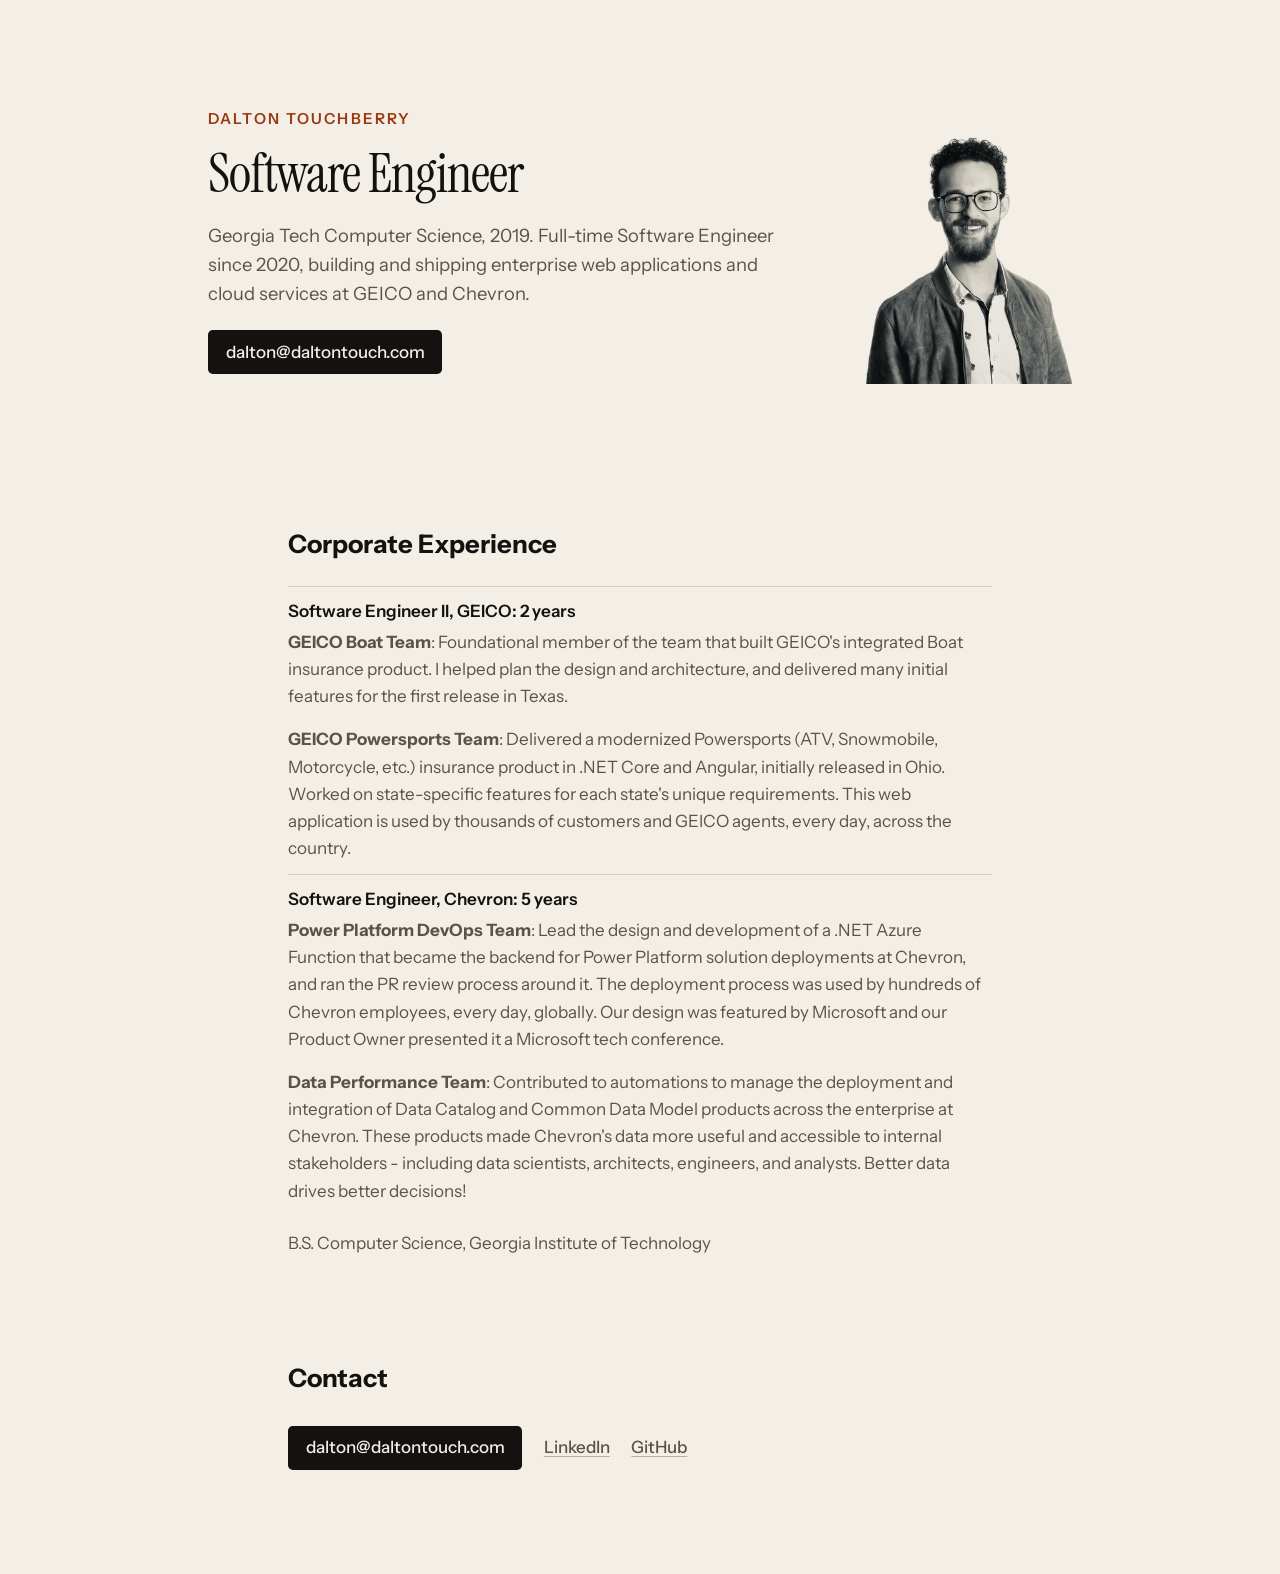
==== commit ae223678: "Add homepage backup and refocus homepage as professional resume Co-Authored-By: Claude Sonnet 5.5 <n" ====
--- a/index.html
+++ b/index.html
@@ -4,7 +4,7 @@
   <meta charset="utf-8">
   <meta name="viewport" content="width=device-width, initial-scale=1">
   <title>Dalton Touchberry</title>
-  <meta name="description" content="I help small businesses replace paper and spreadsheets with software their customers actually love using.">
+  <meta name="description" content="Software Engineer with 7 years of enterprise experience at GEICO and Chevron. Georgia Tech Computer Science, 2019.">
   <link rel="preconnect" href="https://fonts.googleapis.com">
   <link rel="preconnect" href="https://fonts.gstatic.com" crossorigin>
   <link href="https://fonts.googleapis.com/css2?family=Instrument+Sans:ital,wght@0,400;0,500;0,600;1,400&family=Instrument+Serif:ital@0;1&display=swap" rel="stylesheet">
@@ -22,8 +22,8 @@
     <div class="hero-inner">
       <div class="hero-copy">
         <p class="kicker">Dalton Touchberry</p>
-        <h1>I help small businesses replace paper and spreadsheets with software their customers actually love using.</h1>
-        <p class="lede">Georgia Tech Computer Science, 2019. Full-time Software Engineer since 2020. I design and build  the customer-facing and back-office tools that let your small shop run like it has an ops team.</p>
+        <h1>Software Engineer</h1>
+        <p class="lede">Georgia Tech Computer Science, 2019. Full-time Software Engineer since 2020, building and shipping enterprise web applications and cloud services at GEICO and Chevron.</p>
         <p class="hero-action">
           <a class="mail-btn" href="mailto:dalton@daltontouch.com">dalton@daltontouch.com</a>
         </p>
@@ -35,27 +35,6 @@
   </header>
 
   <main id="main">
-    <section class="case" aria-labelledby="case-heading">
-      <p class="eyebrow">Featured work</p>
-      <h2 id="case-heading">School photography ordering</h2>
-      <div class="case-grid">
-        <p>My client's photography business had run picture day with paper order forms for 15 years. Customers filled out their details, and wrote in packages, backdrops, and quantities by hand.</p>
-        <span class="case-grid-solution">I built the client a fully-custom, public-facing site so customers can order and pay on their phone or computer. Easier checkout means happier customers.</span>
-      </div>
-      <div class="case-grid">
-        <p>Staff then had to manually retype every order into the print lab's ordering system. Peak season meant late nights, misspelled names, and lost time calling customers for clarification.</p>
-        <span class="case-grid-solution">
-          My application includes back-office admin tools that give the business owners a smooth way to add, remove, or update products and pricing, and export a clean data file the lab can directly ingest. Same family business, no more manual data entry.
-        </span>
-      </div>
-      <div class="case-grid">
-        <p>When customers needed to pay with a credit card, they had to call the business on the phone, during business hours.</p>
-        <div class="case-grid-solution">
-          <span>I integrated the client's existing payment processor into the new ordering application. This eliminated the need for customers to call the business to pay with a credit card, and ensured the business does not need to handle payment information.</span>
-        </div>
-      </div>
-    </section>
-
     <section class="work wrap" aria-labelledby="work-heading">
       <h2 class="section-label" id="work-heading">Corporate Experience</h2>
       <ul class="roles">
